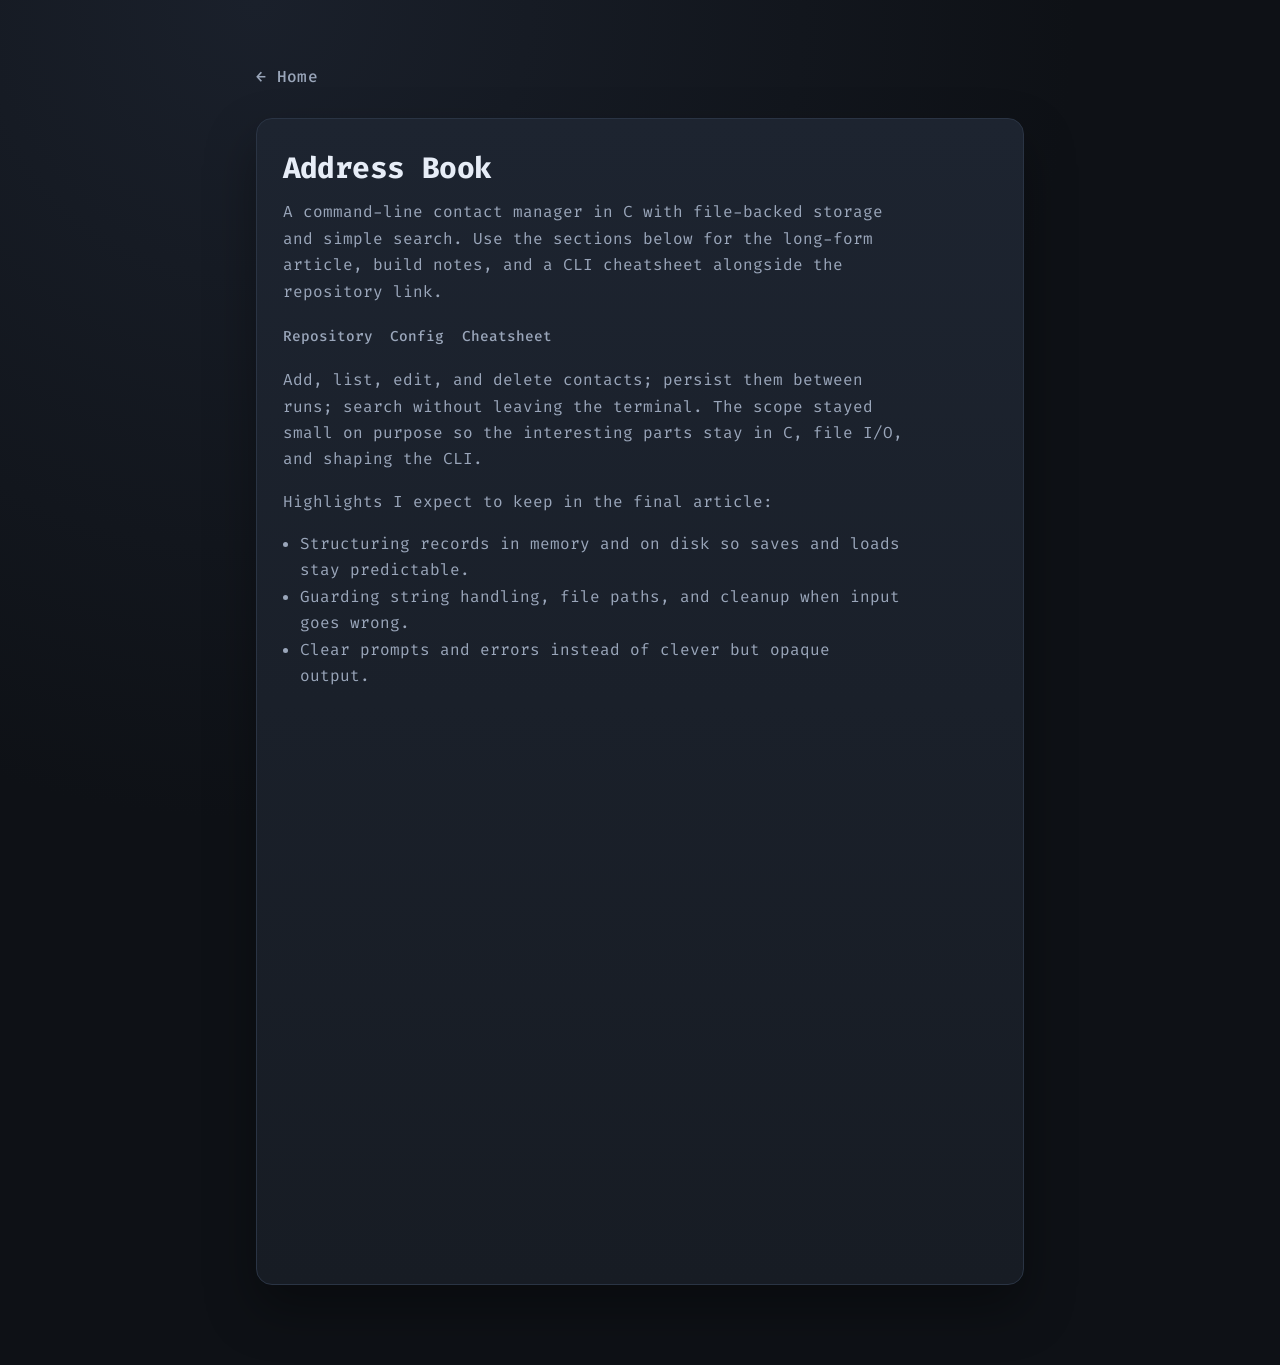
==== address-book.html @ e690ead5 "Enhance hyperlinks and content" ====
<!DOCTYPE html>
<html lang="en">
<head>
  <meta charset="UTF-8" />
  <meta name="viewport" content="width=device-width, initial-scale=1.0"/>
  <title>Address Book (C) · Prayush Menon</title>
  <link href="https://fonts.googleapis.com/css2?family=Fira+Code:wght@400;500;600;700&display=swap" rel="stylesheet">
  <link rel="stylesheet" href="style.css" />
  <!--
    Slots for your polished pass:
    - .note-prose: project narrative (replace or extend the copy below).
    - #repository .note-repo-list: add secondary links (docs, releases) beside the main GitHub URL if needed.
    - #config .note-code-block code: build lines, compiler flags, data file paths, or directory layout notes.
    - #cheatsheet tbody: add <tr><td>./address_book --help</td><td>Describe the flag</td></tr> style rows for CLI usage.
  -->
</head>
<body>
  <a class="skip-link" href="#note-main">Skip to content</a>

  <div class="note-page">
    <a class="note-back quiet-link" href="index.html">← Home</a>

    <main id="note-main">
      <article class="note-article">
        <header class="note-header">
          <h1>Address Book</h1>
          <p class="note-lede">
            A command-line contact manager in C with file-backed storage and simple search. Use the sections below for
            the long-form article, build notes, and a CLI cheatsheet alongside the repository link.
          </p>
        </header>

        <nav class="note-toc" aria-label="On this page">
          <ul>
            <li><a href="#repository">Repository</a></li>
            <li><a href="#config">Config</a></li>
            <li><a href="#cheatsheet">Cheatsheet</a></li>
          </ul>
        </nav>

        <div class="note-prose">
          <p>
            Add, list, edit, and delete contacts; persist them between runs; search without leaving the terminal. The
            scope stayed small on purpose so the interesting parts stay in C, file I/O, and shaping the CLI.
          </p>
          <p>Highlights I expect to keep in the final article:</p>
          <ul>
            <li>Structuring records in memory and on disk so saves and loads stay predictable.</li>
            <li>Guarding string handling, file paths, and cleanup when input goes wrong.</li>
            <li>Clear prompts and errors instead of clever but opaque output.</li>
          </ul>
        </div>

        <section id="repository" class="note-section" aria-labelledby="addr-repo-h">
          <h2 id="addr-repo-h">Repository</h2>
          <ul class="note-repo-list" aria-label="Project repositories">
            <li>
              <a class="quiet-link" href="https://github.com/k0-R0/Address-Book" target="_blank" rel="noopener noreferrer">github.com/k0-R0/Address-Book →</a>
            </li>
          </ul>
        </section>

        <section id="config" class="note-section" aria-labelledby="addr-config-h">
          <h2 id="addr-config-h">Config</h2>
          <pre class="note-code-block"><code></code></pre>
        </section>

        <section id="cheatsheet" class="note-section" aria-labelledby="addr-cheat-h">
          <h2 id="addr-cheat-h">Cheatsheet</h2>
          <div class="note-table-wrap">
            <table class="note-cheat-table">
              <caption class="visually-hidden">CLI commands</caption>
              <thead>
                <tr>
                  <th scope="col">Command</th>
                  <th scope="col">What it does</th>
                </tr>
              </thead>
              <tbody>
              </tbody>
            </table>
          </div>
        </section>
      </article>
    </main>
  </div>
</body>
</html>
---- style.css ----
:root {
  --bg: #0e1116;
  --surface: #171c24;
  --surface-strong: #1d2430;
  --border: #2a3444;
  --text-primary: #e7edf7;
  --text-secondary: #9aa6ba;
  --accent: #a3ff12;
  --accent-strong: #c0ff4e;
  --focus: #d1ff8a;
  --accent-cool: #66d9ef;
  --shadow: 0 24px 50px rgba(0, 0, 0, 0.35);
}

* {
  box-sizing: border-box;
}

html {
  scroll-behavior: smooth;
  background: var(--bg);
  overscroll-behavior-y: none;
}

body {
  margin: 0;
  font-family: "FiraCode Nerd Font", "Fira Code", monospace;
  background: radial-gradient(circle at 20% 0%, #1a202b 0%, var(--bg) 48%);
  color: var(--text-primary);
  line-height: 1.65;
  min-height: 100vh;
}

.skip-link {
  position: absolute;
  left: 16px;
  top: -100px;
  z-index: 1000;
  padding: 10px 14px;
  border-radius: 8px;
  background: var(--surface-strong);
  color: var(--text-primary);
  text-decoration: none;
}

.skip-link:focus-visible {
  top: 16px;
  outline: 2px solid var(--focus);
  outline-offset: 2px;
}

.layout {
  display: grid;
  grid-template-columns: minmax(260px, 1fr) minmax(0, 1.3fr);
  gap: clamp(2rem, 6vw, 5rem);
  max-width: 1160px;
  margin: 0 auto;
  padding: clamp(2rem, 8vw, 6rem) clamp(1rem, 4vw, 2rem);
}

.left {
  position: sticky;
  top: 2rem;
  height: fit-content;
}

.name {
  margin: 0;
  font-size: clamp(2.2rem, 5.5vw, 4.2rem);
  line-height: 1.05;
  letter-spacing: -0.03em;
}

.role {
  margin: 0.8rem 0 0;
  color: var(--text-secondary);
  font-size: clamp(1rem, 2.3vw, 1.25rem);
  font-weight: 600;
}

.left-desc {
  margin: 1.2rem 0 0;
  max-width: 34ch;
  color: var(--text-secondary);
  font-size: 1rem;
}

.left-meta {
  margin-top: 2rem;
  color: var(--text-secondary);
  font-size: 0.9rem;
}

nav ul {
  list-style: none;
  margin: 2rem 0 0;
  padding: 0;
  display: grid;
  gap: 0.65rem;
}

.nav-link {
  display: inline-flex;
  align-items: center;
  gap: 0.6rem;
  width: fit-content;
  color: var(--text-secondary);
  text-decoration: none;
  font-weight: 500;
  letter-spacing: 0.02em;
  transition: color 0.2s ease;
}

.nav-link::before {
  content: "";
  width: 0;
  height: 1px;
  background: var(--accent);
  transition: width 0.2s ease;
}

.nav-link:hover,
.nav-link.is-active {
  color: var(--accent);
}

.nav-link:hover::before,
.nav-link.is-active::before {
  width: 18px;
}

.right {
  min-width: 0;
}

section {
  margin-bottom: 1.25rem;
  padding: clamp(1.2rem, 2vw, 1.8rem);
  border: 1px solid var(--border);
  border-radius: 16px;
  background: linear-gradient(180deg, var(--surface-strong), var(--surface));
  box-shadow: var(--shadow);
  opacity: 0;
  transform: translateY(16px);
  transition: opacity 0.55s ease, transform 0.55s ease, border-color 0.25s ease;
}

section:hover {
  border-color: #3e4e67;
}

section.visible {
  opacity: 1;
  transform: translateY(0);
}

section h2 {
  margin: 0 0 0.9rem;
  font-size: clamp(1.2rem, 2.5vw, 1.6rem);
  letter-spacing: 0.01em;
}

p {
  margin: 0 0 1rem;
  color: var(--text-secondary);
  font-size: clamp(1rem, 1.2vw, 1.05rem);
  max-width: 62ch;
}

ul {
  margin: 0;
  padding-left: 1.1rem;
  color: var(--text-secondary);
}

#skills ul {
  columns: 2;
  gap: 2rem;
}

.section-intro {
  margin-bottom: 1.3rem;
}

.project-grid {
  display: grid;
  gap: 1rem;
}

.project {
  border: 1px solid var(--border);
  border-radius: 12px;
  padding: 1rem;
  background: rgba(12, 19, 33, 0.6);
  transition: transform 0.25s ease, border-color 0.25s ease;
}

.project:hover {
  transform: translateY(-2px);
  border-color: #4c5f7c;
}

.project h3 {
  margin: 0;
  font-size: 1.1rem;
}

.project p {
  margin-top: 0.55rem;
  margin-bottom: 0.85rem;
  font-size: 0.97rem;
}

.tags {
  list-style: none;
  padding: 0;
  margin: 0 0 0.95rem;
  display: flex;
  flex-wrap: wrap;
  gap: 0.45rem;
}

.tags li {
  padding: 0.25rem 0.5rem;
  border-radius: 999px;
  background: rgba(102, 217, 239, 0.14);
  color: #cbf6ff;
  font-size: 0.78rem;
  border: 1px solid rgba(102, 217, 239, 0.34);
}

a {
  color: var(--accent);
  text-decoration: none;
  font-weight: 600;
}

a:hover {
  color: var(--accent-strong);
}

a.quiet-link {
  color: var(--text-secondary);
  font-weight: 500;
  transition: color 0.18s ease;
}

a.quiet-link:hover {
  color: var(--accent);
  font-weight: 600;
}

a.quiet-link:focus-visible {
  outline: 2px solid var(--focus);
  outline-offset: 3px;
  border-radius: 6px;
}

.project h3 a.quiet-link {
  color: var(--text-primary);
  font-weight: 700;
}

.project h3 a.quiet-link:hover {
  color: var(--accent);
}

a:focus-visible,
.nav-link:focus-visible {
  outline: 2px solid var(--focus);
  outline-offset: 3px;
  border-radius: 6px;
}

.note-page {
  max-width: 52rem;
  margin: 0 auto;
  padding: clamp(2rem, 6vw, 4rem) clamp(1rem, 4vw, 2rem) clamp(3rem, 8vw, 5rem);
}

.note-back {
  display: inline-flex;
  align-items: center;
  gap: 0.35rem;
  margin-bottom: 1.75rem;
  font-weight: 600;
  letter-spacing: 0.02em;
}

.note-article {
  padding: clamp(1.2rem, 2vw, 1.8rem);
  border: 1px solid var(--border);
  border-radius: 16px;
  background: linear-gradient(180deg, var(--surface-strong), var(--surface));
  box-shadow: var(--shadow);
}

.note-article h1 {
  margin: 0 0 0.35rem;
  font-size: clamp(1.45rem, 3vw, 1.85rem);
  letter-spacing: -0.02em;
  color: var(--text-primary);
}

.note-lede {
  margin: 0 0 1.25rem;
  color: var(--text-secondary);
  font-size: 1rem;
  max-width: 62ch;
}

.note-article p {
  max-width: 62ch;
}

.note-prose h2 {
  margin: 1.5rem 0 0.65rem;
  font-size: 1.1rem;
  color: var(--text-primary);
  letter-spacing: 0.01em;
}

.note-article ul {
  max-width: 62ch;
  margin-bottom: 1rem;
}

.note-header {
  margin-bottom: 0.35rem;
}

.note-prose {
  margin-bottom: 0.5rem;
}

.note-prose > p:last-child,
.note-prose > ul:last-child {
  margin-bottom: 0;
}

.note-section {
  margin-top: 2rem;
  padding-top: 1.5rem;
  border-top: 1px solid var(--border);
}

.note-section h2 {
  margin: 0 0 0.85rem;
  font-size: 1.1rem;
  color: var(--text-primary);
  letter-spacing: 0.01em;
}

.note-toc {
  margin: 0 0 1.15rem;
  font-size: 0.9rem;
}

.note-toc ul {
  list-style: none;
  margin: 0;
  padding: 0;
  display: flex;
  flex-wrap: wrap;
  gap: 0.45rem 1.1rem;
}

.note-toc a {
  color: var(--text-secondary);
  font-weight: 500;
  text-decoration: none;
}

.note-toc a:hover {
  color: var(--accent);
}

.note-toc a:focus-visible {
  outline: 2px solid var(--focus);
  outline-offset: 3px;
  border-radius: 4px;
}

.note-table-wrap {
  overflow-x: auto;
  max-width: 100%;
  margin-bottom: 1rem;
}

.note-table-wrap .note-cheat-table {
  margin-bottom: 0;
}

.note-section > p,
.note-section > ul,
.note-section > .note-repo-list {
  max-width: 62ch;
}

.note-repo-list {
  list-style: none;
  margin: 0 0 1rem;
  padding: 0;
  display: flex;
  flex-direction: column;
  gap: 0.5rem;
}

.note-repo-list a {
  font-weight: 600;
}

.note-code-block {
  margin: 0 0 1rem;
  max-width: min(100%, 72ch);
  padding: 1rem 1.1rem;
  overflow-x: auto;
  border-radius: 12px;
  border: 1px solid var(--border);
  background: rgba(12, 19, 33, 0.85);
  min-height: 3.25rem;
}

.note-code-block code {
  font-family: "Fira Code", ui-monospace, monospace;
  font-size: 0.9rem;
  line-height: 1.55;
  color: var(--text-secondary);
  white-space: pre-wrap;
  word-break: break-word;
}

.note-cheat-table {
  width: 100%;
  max-width: 72ch;
  border-collapse: collapse;
  font-size: 0.95rem;
  margin: 0 0 1rem;
}

.note-cheat-table caption {
  text-align: left;
  margin-bottom: 0.65rem;
  color: var(--text-secondary);
  font-size: 0.92rem;
  font-weight: 500;
}

.note-cheat-table th,
.note-cheat-table td {
  padding: 0.55rem 0.65rem;
  text-align: left;
  vertical-align: top;
  border-bottom: 1px solid var(--border);
}

.note-cheat-table th {
  color: var(--text-primary);
  font-weight: 600;
}

.note-cheat-table td:first-child {
  font-family: "Fira Code", ui-monospace, monospace;
  font-size: 0.88rem;
  color: var(--accent-cool);
  white-space: nowrap;
}

.note-cheat-table tbody tr:last-child th,
.note-cheat-table tbody tr:last-child td {
  border-bottom: none;
}

.visually-hidden {
  position: absolute;
  width: 1px;
  height: 1px;
  padding: 0;
  margin: -1px;
  overflow: hidden;
  clip: rect(0, 0, 0, 0);
  white-space: nowrap;
  border: 0;
}

@media (max-width: 980px) {
  .layout {
    grid-template-columns: 1fr;
    gap: 1.5rem;
  }

  .left {
    position: static;
  }

  nav ul {
    grid-template-columns: repeat(2, minmax(0, max-content));
    column-gap: 1.5rem;
  }

  #skills ul {
    columns: 1;
  }
}

@media (max-width: 620px) {
  body {
    background: var(--bg);
  }

  .layout {
    padding-top: 1.5rem;
  }

  section {
    padding: 1rem;
  }

  nav ul {
    grid-template-columns: 1fr;
    gap: 0.5rem;
  }
}

@media (prefers-reduced-motion: reduce) {
  html {
    scroll-behavior: auto;
  }

  *,
  *::before,
  *::after {
    animation: none !important;
    transition: none !important;
  }

  section {
    opacity: 1;
    transform: none;
  }
}
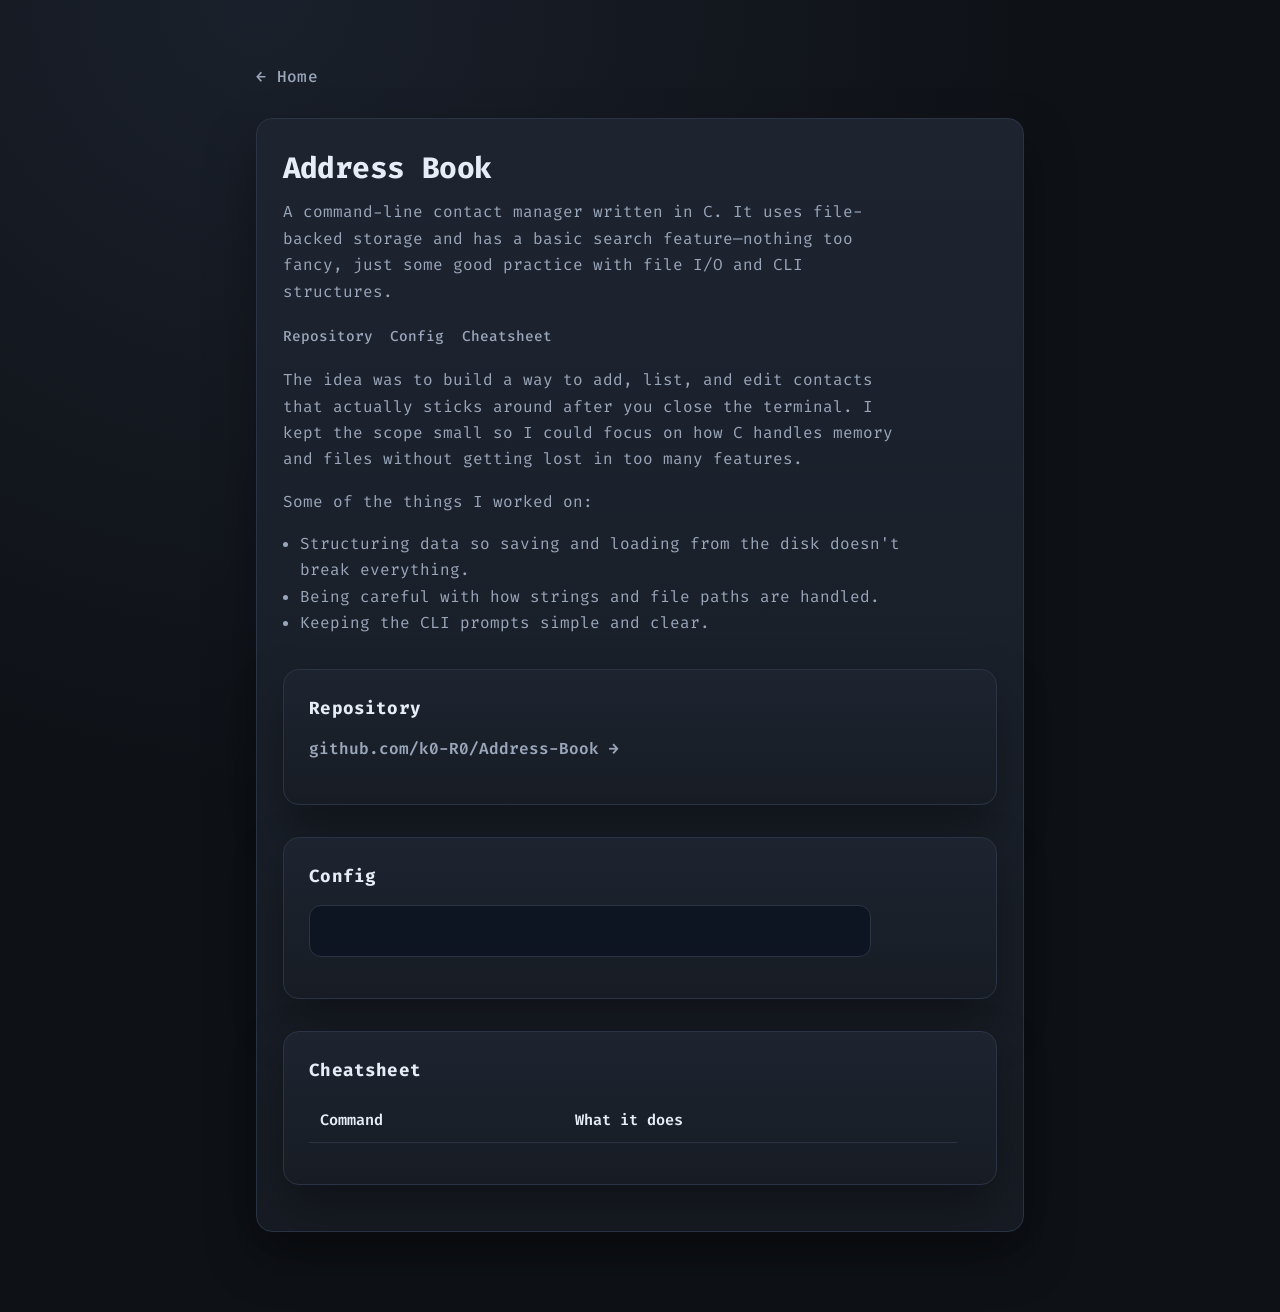
==== commit acd856e2: "Add favicon logo, Add .md file renderer to render future blogs" ====
--- a/address-book.html
+++ b/address-book.html
@@ -3,7 +3,8 @@
 <head>
   <meta charset="UTF-8" />
   <meta name="viewport" content="width=device-width, initial-scale=1.0"/>
-  <title>Address Book (C) · Prayush Menon</title>
+  <title>k0-R0 | Address Book</title>
+  <link rel="icon" type="image/svg+xml" href="favicon.svg">
   <link href="https://fonts.googleapis.com/css2?family=Fira+Code:wght@400;500;600;700&display=swap" rel="stylesheet">
   <link rel="stylesheet" href="style.css" />
   <!--
@@ -25,8 +26,8 @@
         <header class="note-header">
           <h1>Address Book</h1>
           <p class="note-lede">
-            A command-line contact manager in C with file-backed storage and simple search. Use the sections below for
-            the long-form article, build notes, and a CLI cheatsheet alongside the repository link.
+            A command-line contact manager written in C. It uses file-backed storage and has a basic search 
+            feature—nothing too fancy, just some good practice with file I/O and CLI structures.
           </p>
         </header>
 
@@ -40,14 +41,15 @@
 
         <div class="note-prose">
           <p>
-            Add, list, edit, and delete contacts; persist them between runs; search without leaving the terminal. The
-            scope stayed small on purpose so the interesting parts stay in C, file I/O, and shaping the CLI.
+            The idea was to build a way to add, list, and edit contacts that actually sticks around after 
+            you close the terminal. I kept the scope small so I could focus on how C handles memory 
+            and files without getting lost in too many features.
           </p>
-          <p>Highlights I expect to keep in the final article:</p>
+          <p>Some of the things I worked on:</p>
           <ul>
-            <li>Structuring records in memory and on disk so saves and loads stay predictable.</li>
-            <li>Guarding string handling, file paths, and cleanup when input goes wrong.</li>
-            <li>Clear prompts and errors instead of clever but opaque output.</li>
+            <li>Structuring data so saving and loading from the disk doesn't break everything.</li>
+            <li>Being careful with how strings and file paths are handled.</li>
+            <li>Keeping the CLI prompts simple and clear.</li>
           </ul>
         </div>
 
--- a/style.css
+++ b/style.css
@@ -108,7 +108,7 @@
   text-decoration: none;
   font-weight: 500;
   letter-spacing: 0.02em;
-  transition: color 0.2s ease;
+  transition: color 0.4s cubic-bezier(0.22, 1, 0.36, 1);
 }
 
 .nav-link::before {
@@ -116,7 +116,8 @@
   width: 0;
   height: 1px;
   background: var(--accent);
-  transition: width 0.2s ease;
+  transition: width 0.35s cubic-bezier(0.4, 0, 0.2, 1);
+  transform-origin: left;
 }
 
 .nav-link:hover,
@@ -124,7 +125,6 @@
   color: var(--accent);
 }
 
-.nav-link:hover::before,
 .nav-link.is-active::before {
   width: 18px;
 }
@@ -173,9 +173,34 @@
   color: var(--text-secondary);
 }
 
+strong, .highlight {
+  color: #d1d9e6;
+  font-weight: 700;
+}
+
 #skills ul {
-  columns: 2;
-  gap: 2rem;
+  display: grid;
+  grid-template-columns: repeat(2, 1fr);
+  gap: 1.2rem;
+  padding-left: 1.1rem;
+  list-style-type: disc;
+}
+
+#skills li {
+  font-weight: 700;
+  font-size: 1.15rem;
+  color: var(--text-primary);
+}
+
+#skills li a {
+  color: inherit;
+  text-decoration: none;
+  transition: color 0.2s ease;
+  font-weight: 700;
+}
+
+#skills li a:hover {
+  color: var(--accent);
 }
 
 .section-intro {
@@ -192,12 +217,15 @@
   border-radius: 12px;
   padding: 1rem;
   background: rgba(12, 19, 33, 0.6);
-  transition: transform 0.25s ease, border-color 0.25s ease;
+  transition: transform 0.4s cubic-bezier(0.34, 1.56, 0.64, 1), 
+              border-color 0.3s ease, 
+              box-shadow 0.3s ease;
 }
 
 .project:hover {
-  transform: translateY(-2px);
-  border-color: #4c5f7c;
+  transform: translateY(-4px) scale(1.015);
+  border-color: var(--accent);
+  box-shadow: 0 12px 30px -10px rgba(163, 255, 18, 0.2);
 }
 
 .project h3 {
@@ -539,3 +567,15 @@
     transform: none;
   }
 }
+
+  *::before,
+  *::after {
+    animation: none !important;
+    transition: none !important;
+  }
+
+  section {
+    opacity: 1;
+    transform: none;
+  }
+}
